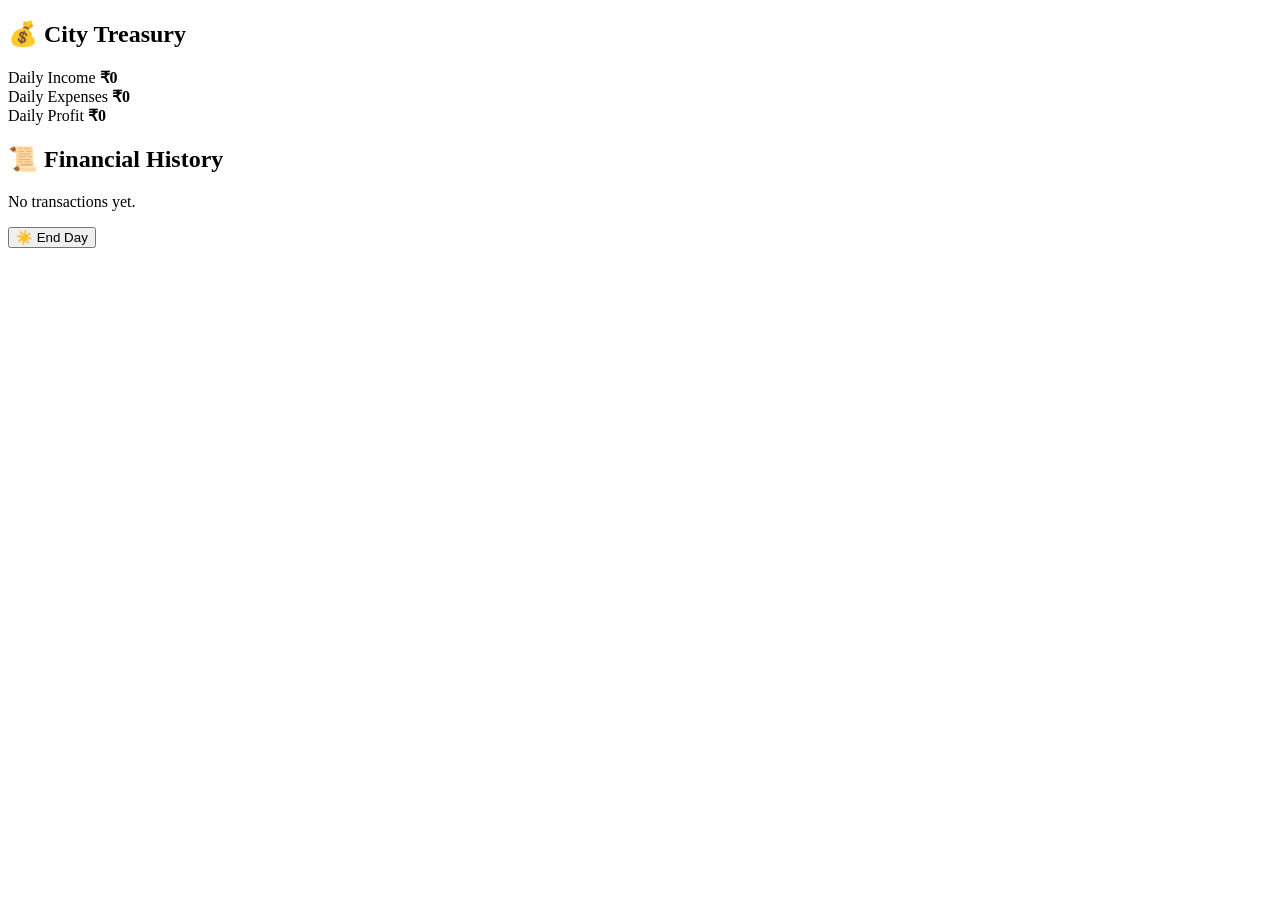
==== cityforge/index.html @ 51f3b371 "Add initial implementation of city management system with CSS and HTML structure" ====
<!DOCTYPE html>
<html lang="en">
<head>
    <meta charset="UTF-8">
    <meta name="viewport" content="width=device-width, initial-scale=1.0">
    <title>Document</title>
</head>
<body>
    <div class="finance-panel">

    <h2>💰 City Treasury</h2>

    <div class="finance-grid">

        <div class="finance-card">
            <span>Daily Income</span>
            <strong id="dailyIncome">₹0</strong>
        </div>

        <div class="finance-card">
            <span>Daily Expenses</span>
            <strong id="dailyExpenses">₹0</strong>
        </div>

        <div class="finance-card">
            <span>Daily Profit</span>
            <strong id="dailyProfit">₹0</strong>
        </div>

    </div>

</div>


<div class="finance-panel">

    <h2>📜 Financial History</h2>

    <div id="transactions">

        <p>No transactions yet.</p>

    </div>

</div>


<div id="message"></div>

<button
    type="button"
    onclick="endDay()"
>
    ☀️ End Day
</button>
</body>
</html>
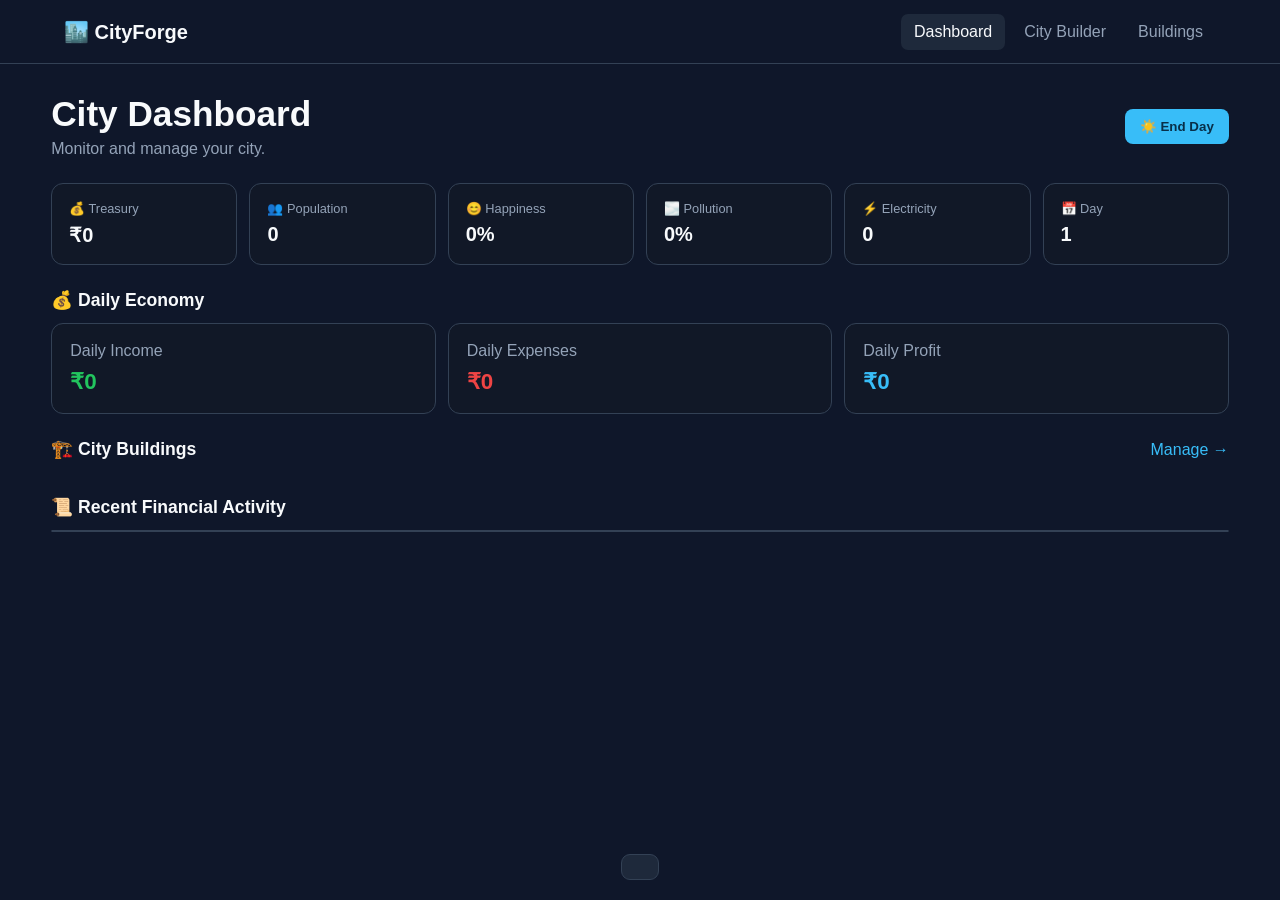
==== commit f4bc0f95: "Refactor city management system: remove game.js, add modular building management, city state handlin" ====
--- a/cityforge/index.html
+++ b/cityforge/index.html
@@ -1,57 +1,162 @@
 <!DOCTYPE html>
 <html lang="en">
+
 <head>
     <meta charset="UTF-8">
     <meta name="viewport" content="width=device-width, initial-scale=1.0">
-    <title>Document</title>
+
+    <title>CityForge - Dashboard</title>
+
+    <link rel="stylesheet" href="css/style.css">
+<link rel="stylesheet" href="css/responsive.css">
 </head>
+
 <body>
-    <div class="finance-panel">
 
-    <h2>💰 City Treasury</h2>
+    <header class="navbar">
 
-    <div class="finance-grid">
+        <a href="index.html" class="logo">
+            🏙️ CityForge
+        </a>
 
-        <div class="finance-card">
-            <span>Daily Income</span>
-            <strong id="dailyIncome">₹0</strong>
-        </div>
+        <nav>
+            <a href="index.html" class="active">Dashboard</a>
+            <a href="city.html">City Builder</a>
+            <a href="buildings.html">Buildings</a>
+        </nav>
 
-        <div class="finance-card">
-            <span>Daily Expenses</span>
-            <strong id="dailyExpenses">₹0</strong>
-        </div>
-
-        <div class="finance-card">
-            <span>Daily Profit</span>
-            <strong id="dailyProfit">₹0</strong>
-        </div>
-
-    </div>
-
-</div>
+    </header>
 
 
-<div class="finance-panel">
+    <main class="container">
 
-    <h2>📜 Financial History</h2>
+        <section class="page-header">
 
-    <div id="transactions">
+            <div>
+                <h1>City Dashboard</h1>
+                <p>Monitor and manage your city.</p>
+            </div>
 
-        <p>No transactions yet.</p>
+            <button id="nextDayBtn" class="btn btn-primary">
+                ☀️ End Day
+            </button>
 
-    </div>
-
-</div>
+        </section>
 
 
-<div id="message"></div>
+        <!-- Statistics -->
 
-<button
-    type="button"
-    onclick="endDay()"
->
-    ☀️ End Day
-</button>
+        <section class="stats-grid">
+
+            <div class="stat-card">
+                <span>💰 Treasury</span>
+                <strong id="money">₹0</strong>
+            </div>
+
+            <div class="stat-card">
+                <span>👥 Population</span>
+                <strong id="population">0</strong>
+            </div>
+
+            <div class="stat-card">
+                <span>😊 Happiness</span>
+                <strong id="happiness">0%</strong>
+            </div>
+
+            <div class="stat-card">
+                <span>🌫️ Pollution</span>
+                <strong id="pollution">0%</strong>
+            </div>
+
+            <div class="stat-card">
+                <span>⚡ Electricity</span>
+                <strong id="electricity">0</strong>
+            </div>
+
+            <div class="stat-card">
+                <span>📅 Day</span>
+                <strong id="day">1</strong>
+            </div>
+
+        </section>
+
+
+        <!-- Economy -->
+
+        <section class="section">
+
+            <div class="section-title">
+                <h2>💰 Daily Economy</h2>
+            </div>
+
+            <div class="economy-grid">
+
+                <div class="economy-card income">
+                    <span>Daily Income</span>
+                    <strong id="dailyIncome">₹0</strong>
+                </div>
+
+                <div class="economy-card expense">
+                    <span>Daily Expenses</span>
+                    <strong id="dailyExpenses">₹0</strong>
+                </div>
+
+                <div class="economy-card profit">
+                    <span>Daily Profit</span>
+                    <strong id="dailyProfit">₹0</strong>
+                </div>
+
+            </div>
+
+        </section>
+
+
+        <!-- Building summary -->
+
+        <section class="section">
+
+            <div class="section-title">
+
+                <h2>🏗️ City Buildings</h2>
+
+                <a href="buildings.html" class="text-link">
+                    Manage →
+                </a>
+
+            </div>
+
+
+            <div id="buildingSummary" class="building-summary">
+
+            </div>
+
+        </section>
+
+
+        <!-- Recent transactions -->
+
+        <section class="section">
+
+            <div class="section-title">
+                <h2>📜 Recent Financial Activity</h2>
+            </div>
+
+            <div id="transactions" class="transactions">
+
+            </div>
+
+        </section>
+
+
+        <div id="message" class="message"></div>
+
+    </main>
+
+
+    <script src="js/data.js"></script>
+    <script src="js/storage.js"></script>
+    <script src="js/dashboard.js"></script>
+
 </body>
+
 </html>
--- a/cityforge/css/style.css
+++ b/cityforge/css/style.css
@@ -0,0 +1,934 @@
+* {
+    box-sizing: border-box;
+    margin: 0;
+    padding: 0;
+}
+
+
+:root {
+
+    --bg: #0f172a;
+    --panel: #111827;
+    --card: #1e293b;
+    --border: #334155;
+
+    --text: #f8fafc;
+    --muted: #94a3b8;
+
+    --primary: #38bdf8;
+    --primary-dark: #0284c7;
+
+    --danger: #ef4444;
+    --success: #22c55e;
+
+}
+
+
+body {
+
+    font-family:
+        Arial,
+        Helvetica,
+        sans-serif;
+
+    background:
+        var(--bg);
+
+    color:
+        var(--text);
+
+    min-height: 100vh;
+
+}
+
+
+.navbar {
+
+    min-height: 64px;
+
+    display: flex;
+
+    align-items: center;
+
+    justify-content: space-between;
+
+    padding:
+        0 5%;
+
+    border-bottom:
+        1px solid var(--border);
+
+    background:
+        rgba(15, 23, 42, 0.96);
+
+}
+
+
+.logo {
+
+    color:
+        var(--text);
+
+    text-decoration:
+        none;
+
+    font-size:
+        1.25rem;
+
+    font-weight:
+        800;
+
+}
+
+
+.navbar nav {
+
+    display:
+        flex;
+
+    gap:
+        6px;
+
+}
+
+
+.navbar nav a {
+
+    color:
+        var(--muted);
+
+    text-decoration:
+        none;
+
+    padding:
+        9px 13px;
+
+    border-radius:
+        7px;
+
+    transition:
+        0.2s;
+
+}
+
+
+.navbar nav a:hover,
+.navbar nav a.active {
+
+    background:
+        var(--card);
+
+    color:
+        var(--text);
+
+}
+
+
+.container {
+
+    width:
+        min(1200px, 92%);
+
+    margin:
+        30px auto 60px;
+
+}
+
+
+.page-header {
+
+    display:
+        flex;
+
+    align-items:
+        center;
+
+    justify-content:
+        space-between;
+
+    gap:
+        20px;
+
+    margin-bottom:
+        25px;
+
+}
+
+
+.page-header h1 {
+
+    font-size:
+        clamp(1.5rem, 4vw, 2.2rem);
+
+    margin-bottom:
+        6px;
+
+}
+
+
+.page-header p {
+
+    color:
+        var(--muted);
+
+}
+
+
+.btn {
+
+    border:
+        none;
+
+    border-radius:
+        8px;
+
+    padding:
+        10px 15px;
+
+    cursor:
+        pointer;
+
+    font-weight:
+        700;
+
+    transition:
+        0.2s;
+
+}
+
+
+.btn-primary {
+
+    background:
+        var(--primary);
+
+    color:
+        #082f49;
+
+}
+
+
+.btn-primary:hover {
+
+    background:
+        #7dd3fc;
+
+}
+
+
+.btn-secondary {
+
+    background:
+        var(--card);
+
+    color:
+        var(--text);
+
+    border:
+        1px solid var(--border);
+
+}
+
+
+.stats-grid {
+
+    display:
+        grid;
+
+    grid-template-columns:
+        repeat(6, 1fr);
+
+    gap:
+        12px;
+
+}
+
+
+.stat-card {
+
+    background:
+        var(--panel);
+
+    border:
+        1px solid var(--border);
+
+    border-radius:
+        12px;
+
+    padding:
+        17px;
+
+}
+
+
+.stat-card span {
+
+    display:
+        block;
+
+    color:
+        var(--muted);
+
+    font-size:
+        0.8rem;
+
+    margin-bottom:
+        7px;
+
+}
+
+
+.stat-card strong {
+
+    font-size:
+        1.25rem;
+
+}
+
+
+.section {
+
+    margin-top:
+        25px;
+
+}
+
+
+.section-title {
+
+    display:
+        flex;
+
+    justify-content:
+        space-between;
+
+    align-items:
+        center;
+
+    margin-bottom:
+        12px;
+
+}
+
+
+.section-title h2 {
+
+    font-size:
+        1.1rem;
+
+}
+
+
+.text-link {
+
+    color:
+        var(--primary);
+
+    text-decoration:
+        none;
+
+}
+
+
+.economy-grid {
+
+    display:
+        grid;
+
+    grid-template-columns:
+        repeat(3, 1fr);
+
+    gap:
+        12px;
+
+}
+
+
+.economy-card {
+
+    background:
+        var(--panel);
+
+    border:
+        1px solid var(--border);
+
+    border-radius:
+        12px;
+
+    padding:
+        18px;
+
+}
+
+
+.economy-card span {
+
+    display:
+        block;
+
+    color:
+        var(--muted);
+
+    margin-bottom:
+        8px;
+
+}
+
+
+.economy-card strong {
+
+    font-size:
+        1.4rem;
+
+}
+
+
+.income strong,
+.positive {
+
+    color:
+        var(--success);
+
+}
+
+
+.expense strong,
+.negative {
+
+    color:
+        var(--danger);
+
+}
+
+
+.profit strong {
+
+    color:
+        var(--primary);
+
+}
+
+
+.building-summary {
+
+    display:
+        grid;
+
+    grid-template-columns:
+        repeat(auto-fit, minmax(120px, 1fr));
+
+    gap:
+        10px;
+
+}
+
+
+.building-summary-card {
+
+    background:
+        var(--panel);
+
+    border:
+        1px solid var(--border);
+
+    border-radius:
+        10px;
+
+    padding:
+        14px;
+
+    text-align:
+        center;
+
+}
+
+
+.building-summary-card span {
+
+    font-size:
+        1.8rem;
+
+    display:
+        block;
+
+}
+
+
+.building-summary-card strong {
+
+    display:
+        block;
+
+    font-size:
+        1.3rem;
+
+}
+
+
+.building-summary-card small {
+
+    color:
+        var(--muted);
+
+}
+
+
+.transactions {
+
+    background:
+        var(--panel);
+
+    border:
+        1px solid var(--border);
+
+    border-radius:
+        12px;
+
+    overflow:
+        hidden;
+
+}
+
+
+.transaction {
+
+    padding:
+        15px 18px;
+
+    display:
+        flex;
+
+    justify-content:
+        space-between;
+
+    align-items:
+        center;
+
+    border-bottom:
+        1px solid var(--border);
+
+}
+
+
+.transaction:last-child {
+
+    border-bottom:
+        none;
+
+}
+
+
+.transaction small {
+
+    display:
+        block;
+
+    color:
+        var(--muted);
+
+    margin-top:
+        4px;
+
+}
+
+
+.empty-small {
+
+    padding:
+        30px;
+
+    color:
+        var(--muted);
+
+    text-align:
+        center;
+
+}
+
+
+.empty-small a {
+
+    color:
+        var(--primary);
+
+}
+
+
+.filter-bar {
+
+    display:
+        flex;
+
+    gap:
+        10px;
+
+    margin-bottom:
+        18px;
+
+    flex-wrap:
+        wrap;
+
+}
+
+
+.filter-bar input,
+.filter-bar select,
+form input,
+form select {
+
+    background:
+        var(--panel);
+
+    color:
+        var(--text);
+
+    border:
+        1px solid var(--border);
+
+    border-radius:
+        8px;
+
+    padding:
+        11px 12px;
+
+    outline:
+        none;
+
+}
+
+
+.filter-bar input {
+
+    flex:
+        1;
+
+    min-width:
+        220px;
+
+}
+
+
+.filter-bar select {
+
+    min-width:
+        150px;
+
+}
+
+
+.table-container {
+
+    overflow-x:
+        auto;
+
+    background:
+        var(--panel);
+
+    border:
+        1px solid var(--border);
+
+    border-radius:
+        12px;
+
+}
+
+
+table {
+
+    width:
+        100%;
+
+    border-collapse:
+        collapse;
+
+}
+
+
+th,
+td {
+
+    padding:
+        14px;
+
+    text-align:
+        left;
+
+    border-bottom:
+        1px solid var(--border);
+
+    white-space:
+        nowrap;
+
+}
+
+
+th {
+
+    color:
+        var(--muted);
+
+    font-size:
+        0.8rem;
+
+}
+
+
+.building-name {
+
+    display:
+        flex;
+
+    align-items:
+        center;
+
+    gap:
+        9px;
+
+}
+
+
+.building-name span {
+
+    font-size:
+        1.5rem;
+
+}
+
+
+.table-actions {
+
+    display:
+        flex;
+
+    gap:
+        6px;
+
+}
+
+
+.edit-btn,
+.delete-btn {
+
+    border:
+        1px solid var(--border);
+
+    background:
+        var(--card);
+
+    color:
+        var(--text);
+
+    border-radius:
+        6px;
+
+    padding:
+        7px 9px;
+
+    cursor:
+        pointer;
+
+}
+
+
+.delete-btn:hover {
+
+    color:
+        #fca5a5;
+
+}
+
+
+.empty-state {
+
+    text-align:
+        center;
+
+    padding:
+        60px 20px;
+
+    color:
+        var(--muted);
+
+}
+
+
+.empty-state div {
+
+    font-size:
+        3rem;
+
+    margin-bottom:
+        10px;
+
+}
+
+
+.hidden {
+
+    display:
+        none !important;
+
+}
+
+
+.modal {
+
+    position:
+        fixed;
+
+    inset:
+        0;
+
+    background:
+        rgba(0, 0, 0, 0.7);
+
+    display:
+        flex;
+
+    align-items:
+        center;
+
+    justify-content:
+        center;
+
+    padding:
+        20px;
+
+    z-index:
+        100;
+
+}
+
+
+.modal-content {
+
+    width:
+        min(450px, 100%);
+
+    background:
+        var(--panel);
+
+    border:
+        1px solid var(--border);
+
+    border-radius:
+        14px;
+
+    padding:
+        22px;
+
+}
+
+
+.modal-header {
+
+    display:
+        flex;
+
+    justify-content:
+        space-between;
+
+    align-items:
+        center;
+
+    margin-bottom:
+        20px;
+
+}
+
+
+.close-btn {
+
+    background:
+        none;
+
+    border:
+        none;
+
+    color:
+        var(--muted);
+
+    font-size:
+        1.7rem;
+
+    cursor:
+        pointer;
+
+}
+
+
+form {
+
+    display:
+        grid;
+
+    gap:
+        9px;
+
+}
+
+
+form label {
+
+    color:
+        var(--muted);
+
+    font-size:
+        0.85rem;
+
+    margin-top:
+        5px;
+
+}
+
+
+.form-actions {
+
+    display:
+        flex;
+
+    justify-content:
+        flex-end;
+
+    gap:
+        8px;
+
+    margin-top:
+        12px;
+
+}
+
+
+.message {
+
+    position:
+        fixed;
+
+    bottom:
+        20px;
+
+    left:
+        50%;
+
+    transform:
+        translateX(-50%);
+
+    background:
+        var(--card);
+
+    border:
+        1px solid var(--border);
+
+    padding:
+        12px 18px;
+
+    border-radius:
+        9px;
+
+    color:
+        var(--text);
+
+    z-index:
+        200;
+
+}
--- a/cityforge/css/responsive.css
+++ b/cityforge/css/responsive.css
@@ -0,0 +1,187 @@
+@media (max-width: 1000px) {
+
+    .stats-grid {
+
+        grid-template-columns:
+            repeat(3, 1fr);
+
+    }
+
+}
+
+
+@media (max-width: 750px) {
+
+    .navbar {
+
+        flex-direction:
+            column;
+
+        gap:
+            10px;
+
+        padding:
+            14px 5%;
+
+    }
+
+
+    .navbar nav {
+
+        width:
+            100%;
+
+        justify-content:
+            center;
+
+    }
+
+
+    .page-header {
+
+        align-items:
+            flex-start;
+
+        flex-direction:
+            column;
+
+    }
+
+
+    .city-layout {
+
+        grid-template-columns:
+            1fr;
+
+    }
+
+
+    .building-panel {
+
+        order:
+            1;
+
+    }
+
+
+    .city-area {
+
+        order:
+            2;
+
+    }
+
+}
+
+
+@media (max-width: 600px) {
+
+    .container {
+
+        width:
+            94%;
+
+        margin-top:
+            20px;
+
+    }
+
+
+    .stats-grid {
+
+        grid-template-columns:
+            repeat(2, 1fr);
+
+    }
+
+
+    .economy-grid {
+
+        grid-template-columns:
+            1fr;
+
+    }
+
+
+    .navbar nav a {
+
+        padding:
+            8px;
+
+        font-size:
+            0.85rem;
+
+    }
+
+
+    .city-grid {
+
+        gap:
+            2px;
+
+        padding:
+            6px;
+
+    }
+
+
+    .city-cell {
+
+        border-radius:
+            3px;
+
+    }
+
+
+    .building-options {
+
+        grid-template-columns:
+            1fr 1fr;
+
+    }
+
+
+    .table-container {
+
+        font-size:
+            0.85rem;
+
+    }
+
+}
+
+
+@media (max-width: 400px) {
+
+    .stats-grid {
+
+        grid-template-columns:
+            1fr 1fr;
+
+    }
+
+
+    .stat-card {
+
+        padding:
+            12px;
+
+    }
+
+
+    .stat-card strong {
+
+        font-size:
+            1rem;
+
+    }
+
+
+    .navbar nav {
+
+        flex-wrap:
+            wrap;
+
+    }
+
+}
